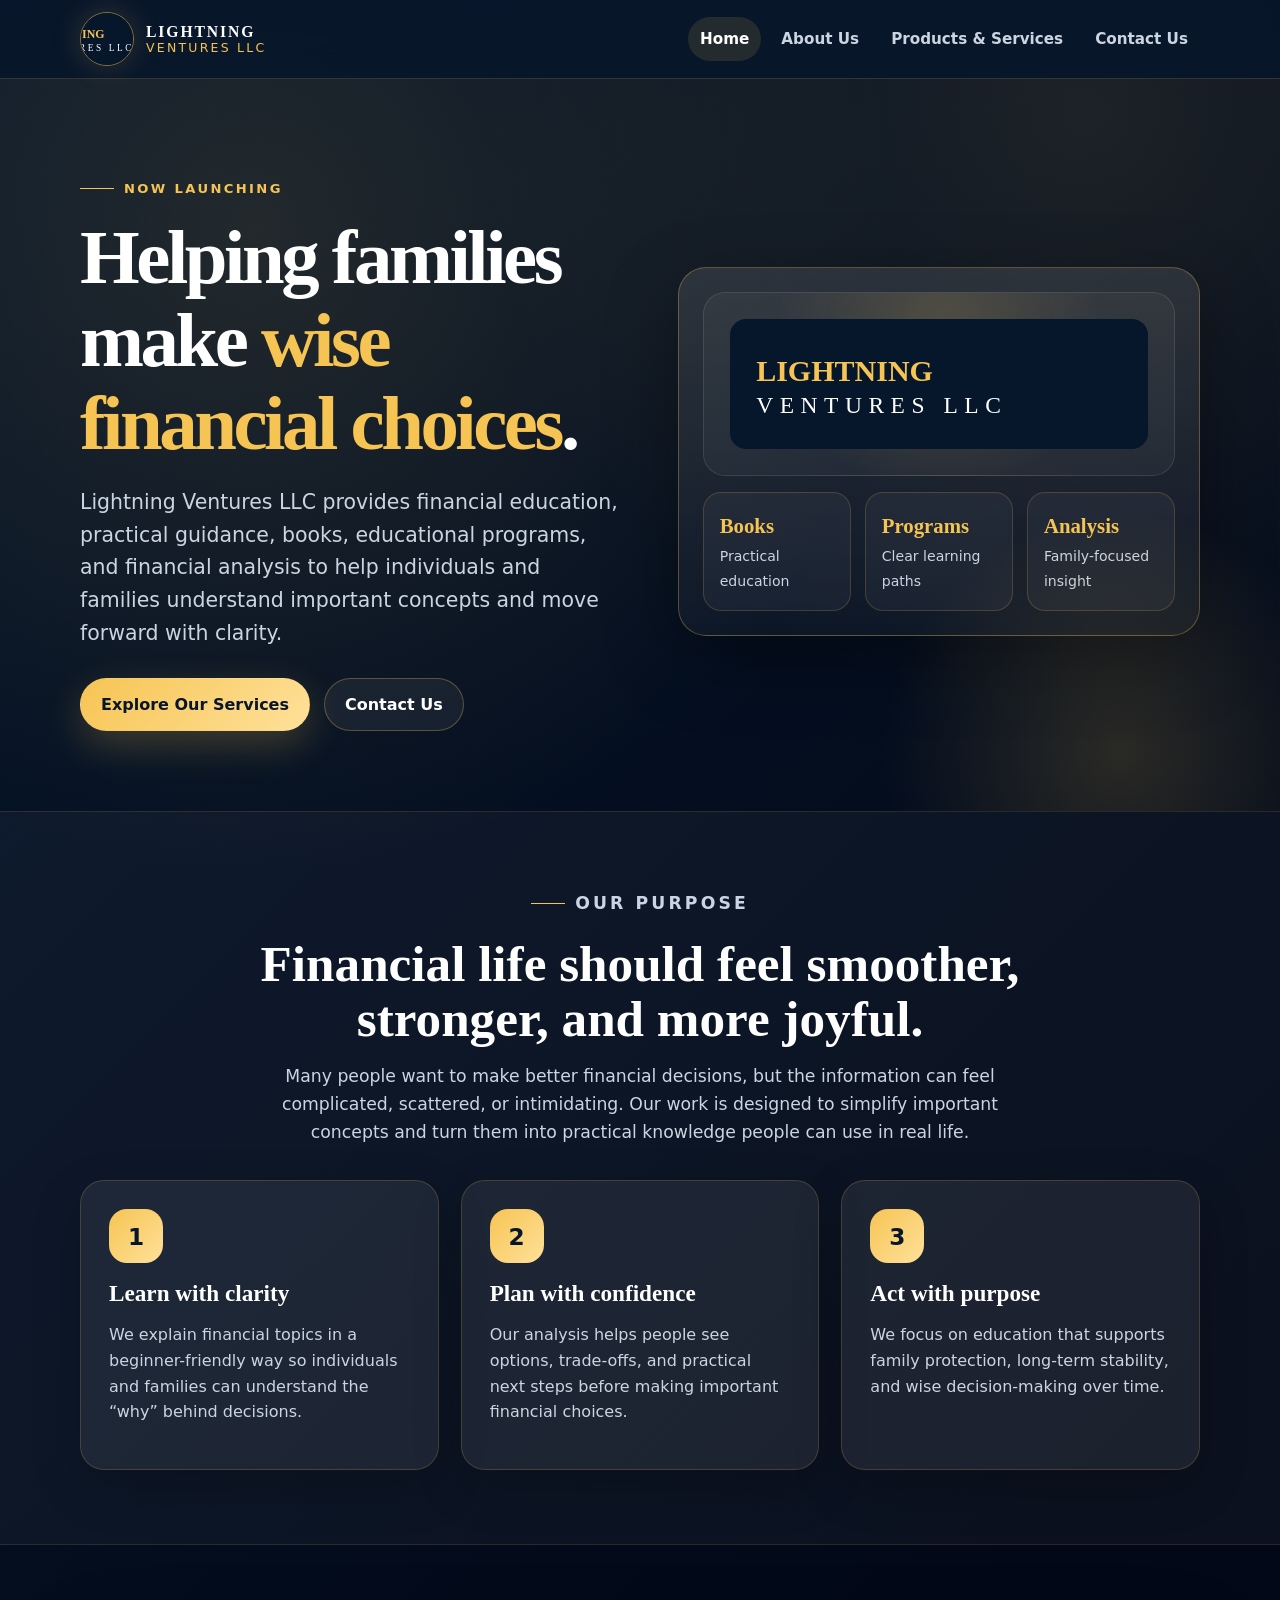
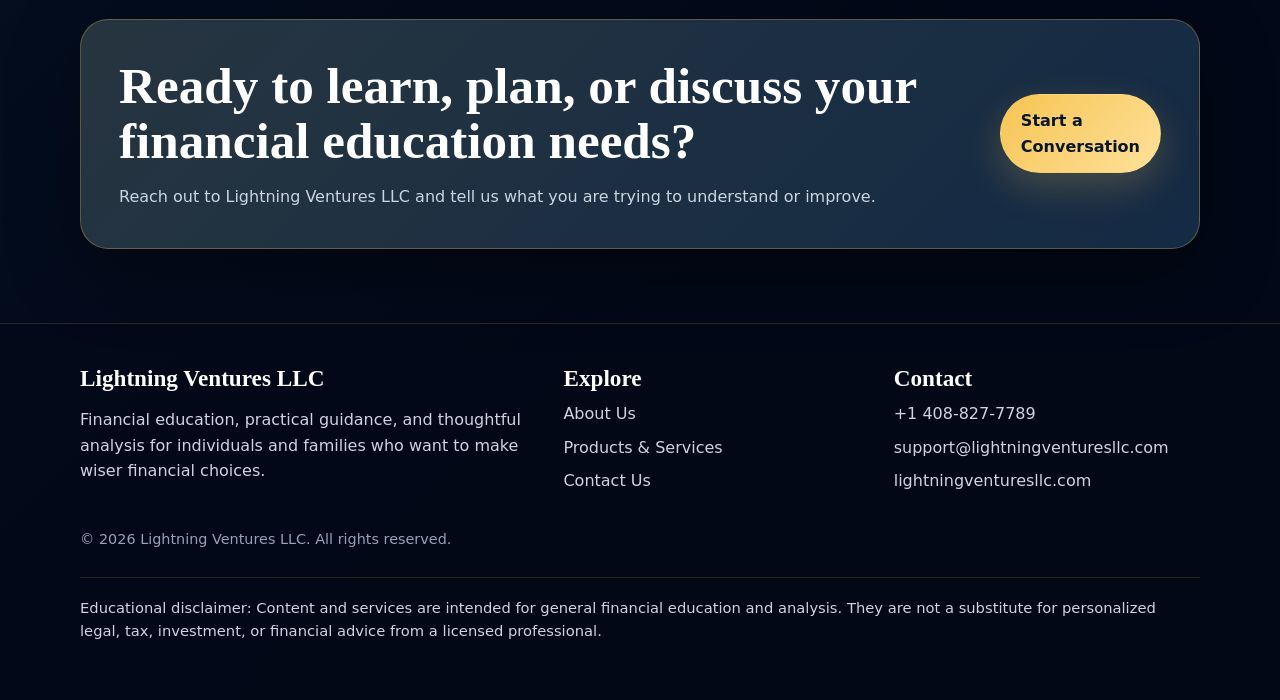
==== index.html @ 175e3e73 "Website setup" ====
<!doctype html>
<html lang="en">
<head>
  <meta charset="utf-8">
  <meta name="viewport" content="width=device-width, initial-scale=1">
  <title>Home | Lightning Ventures LLC</title>
  <meta name="description" content="Lightning Ventures LLC helps individuals and families make wise financial choices through financial education, books, programs, and financial analysis.">
  <meta name="theme-color" content="#06162b">
  <link rel="icon" href="assets/logo-icon.png">
  <link rel="stylesheet" href="assets/styles.css">
</head>
<body data-active="home">

<a class="skip-link" href="#main">Skip to content</a>
<header class="site-header">
  <div class="container nav">
    <a class="brand" href="index.html" aria-label="Lightning Ventures LLC Home">
      <img class="brand-mark" src="assets/logo-icon.png" onerror="this.src='assets/fallback-logo.svg'" alt="Lightning Ventures LLC logo icon">
      <span class="brand-text">
        <strong>LIGHTNING</strong>
        <span>Ventures LLC</span>
      </span>
    </a>
    <button class="menu-toggle" aria-expanded="false" aria-controls="site-menu">Menu</button>
    <nav id="site-menu" class="nav-links" aria-label="Primary navigation">
      <a href="index.html" data-page="home">Home</a>
      <a href="about.html" data-page="about">About Us</a>
      <a href="services.html" data-page="services">Products & Services</a>
      <a href="contact.html" data-page="contact">Contact Us</a>
    </nav>
  </div>
</header>

<main id="main">

<section class="hero">
  <div class="container hero-grid">
    <div>
      <p class="eyebrow">Now Launching</p>
      <h1>Helping families make <span class="gold">wise financial choices</span>.</h1>
      <p class="lead">Lightning Ventures LLC provides financial education, practical guidance, books, educational programs, and financial analysis to help individuals and families understand important concepts and move forward with clarity.</p>
      <div class="actions">
        <a class="btn btn-primary" href="services.html">Explore Our Services</a>
        <a class="btn btn-secondary" href="contact.html">Contact Us</a>
      </div>
    </div>
    <aside class="hero-card" aria-label="Lightning Ventures LLC brand">
      <div class="logo-panel">
        <img src="assets/logo-full.png" onerror="this.src='assets/fallback-logo.svg'" alt="Lightning Ventures LLC full logo">
      </div>
      <div class="stats">
        <div class="stat"><strong>Books</strong><span>Practical education</span></div>
        <div class="stat"><strong>Programs</strong><span>Clear learning paths</span></div>
        <div class="stat"><strong>Analysis</strong><span>Family-focused insight</span></div>
      </div>
    </aside>
  </div>
</section>

<section class="section alt">
  <div class="container">
    <div class="section-header center">
      <p class="eyebrow">Our Purpose</p>
      <h2>Financial life should feel smoother, stronger, and more joyful.</h2>
      <p>Many people want to make better financial decisions, but the information can feel complicated, scattered, or intimidating. Our work is designed to simplify important concepts and turn them into practical knowledge people can use in real life.</p>
    </div>
    <div class="grid-3">
      <article class="card">
        <div class="card-icon">1</div>
        <h3>Learn with clarity</h3>
        <p>We explain financial topics in a beginner-friendly way so individuals and families can understand the “why” behind decisions.</p>
      </article>
      <article class="card">
        <div class="card-icon">2</div>
        <h3>Plan with confidence</h3>
        <p>Our analysis helps people see options, trade-offs, and practical next steps before making important financial choices.</p>
      </article>
      <article class="card">
        <div class="card-icon">3</div>
        <h3>Act with purpose</h3>
        <p>We focus on education that supports family protection, long-term stability, and wise decision-making over time.</p>
      </article>
    </div>
  </div>
</section>

<section class="section">
  <div class="container">
    <div class="banner">
      <div>
        <h2>Ready to learn, plan, or discuss your financial education needs?</h2>
        <p>Reach out to Lightning Ventures LLC and tell us what you are trying to understand or improve.</p>
      </div>
      <a class="btn btn-primary" href="contact.html">Start a Conversation</a>
    </div>
  </div>
</section>

</main>

<footer class="site-footer">
  <div class="container">
    <div class="footer-grid">
      <div>
        <h3>Lightning Ventures LLC</h3>
        <p>Financial education, practical guidance, and thoughtful analysis for individuals and families who want to make wiser financial choices.</p>
      </div>
      <div>
        <h3>Explore</h3>
        <div class="footer-links">
          <a href="about.html">About Us</a>
          <a href="services.html">Products & Services</a>
          <a href="contact.html">Contact Us</a>
        </div>
      </div>
      <div>
        <h3>Contact</h3>
        <div class="footer-links">
          <a href="tel:+14088277789">+1 408-827-7789</a>
          <a href="mailto:support@lightningventuresllc.com">support@lightningventuresllc.com</a>
          <a href="https://lightningventuresllc.com">lightningventuresllc.com</a>
        </div>
      </div>
    </div>
    <p class="copyright">© <span id="year">2026</span> Lightning Ventures LLC. All rights reserved.</p>
    <p class="disclaimer">Educational disclaimer: Content and services are intended for general financial education and analysis. They are not a substitute for personalized legal, tax, investment, or financial advice from a licensed professional.</p>
  </div>
</footer>
<script src="assets/script.js"></script>
<script>document.getElementById("year").textContent = new Date().getFullYear();</script>

<script>
  document.querySelectorAll(".nav-links a").forEach(a => {
    if (a.dataset.page === document.body.dataset.active) a.classList.add("active");
  });
</script>
</body>
</html>
---- assets/styles.css ----
:root {
  --navy: #06162b;
  --navy-2: #0a213d;
  --navy-3: #102f55;
  --gold: #f6c453;
  --gold-2: #d99b2b;
  --white: #ffffff;
  --muted: #cbd5e1;
  --soft: #edf2f7;
  --card: rgba(255, 255, 255, 0.07);
  --border: rgba(246, 196, 83, 0.30);
  --shadow: 0 24px 70px rgba(0, 0, 0, 0.35);
}

* {
  box-sizing: border-box;
}

html {
  scroll-behavior: smooth;
}

body {
  margin: 0;
  font-family: Inter, ui-sans-serif, system-ui, -apple-system, BlinkMacSystemFont, "Segoe UI", sans-serif;
  color: var(--white);
  background:
    radial-gradient(circle at 20% 10%, rgba(246, 196, 83, 0.12), transparent 28%),
    radial-gradient(circle at 85% 5%, rgba(246, 196, 83, 0.10), transparent 25%),
    linear-gradient(135deg, var(--navy), #020817 72%);
  line-height: 1.6;
}

a {
  color: inherit;
  text-decoration: none;
}

img {
  max-width: 100%;
  display: block;
}

.container {
  width: min(1120px, calc(100% - 40px));
  margin: 0 auto;
}

.skip-link {
  position: absolute;
  left: -999px;
  top: 12px;
  background: var(--gold);
  color: #06162b;
  padding: 10px 14px;
  border-radius: 10px;
  z-index: 100;
}

.skip-link:focus {
  left: 12px;
}

.site-header {
  position: sticky;
  top: 0;
  z-index: 50;
  background: rgba(6, 22, 43, 0.86);
  backdrop-filter: blur(16px);
  border-bottom: 1px solid rgba(246, 196, 83, 0.18);
}

.nav {
  height: 78px;
  display: flex;
  align-items: center;
  justify-content: space-between;
  gap: 24px;
}

.brand {
  display: flex;
  align-items: center;
  gap: 12px;
  min-width: 220px;
}

.brand-mark {
  width: 54px;
  height: 54px;
  border-radius: 50%;
  object-fit: cover;
  border: 1px solid rgba(246, 196, 83, 0.55);
  box-shadow: 0 0 30px rgba(246, 196, 83, 0.18);
}

.brand-text {
  display: flex;
  flex-direction: column;
  line-height: 1.05;
}

.brand-text strong {
  font-family: Georgia, "Times New Roman", serif;
  letter-spacing: 0.12em;
  font-size: 0.98rem;
}

.brand-text span {
  color: var(--gold);
  font-size: 0.78rem;
  letter-spacing: 0.18em;
  text-transform: uppercase;
}

.nav-links {
  display: flex;
  align-items: center;
  gap: 8px;
}

.nav-links a {
  padding: 10px 12px;
  color: var(--muted);
  border-radius: 999px;
  font-weight: 650;
  font-size: 0.95rem;
}

.nav-links a:hover,
.nav-links a.active {
  color: var(--white);
  background: rgba(246, 196, 83, 0.12);
}

.menu-toggle {
  display: none;
  border: 1px solid var(--border);
  background: transparent;
  color: var(--white);
  padding: 10px 12px;
  border-radius: 12px;
  font-weight: 700;
}

.hero {
  position: relative;
  padding: 92px 0 80px;
  overflow: hidden;
}

.hero::after {
  content: "";
  position: absolute;
  inset: auto -100px -200px auto;
  width: 520px;
  height: 520px;
  background: radial-gradient(circle, rgba(246, 196, 83, 0.16), transparent 65%);
  pointer-events: none;
}

.hero-grid {
  display: grid;
  grid-template-columns: 1.02fr 0.98fr;
  align-items: center;
  gap: 54px;
}

.eyebrow {
  display: inline-flex;
  gap: 10px;
  align-items: center;
  color: var(--gold);
  text-transform: uppercase;
  letter-spacing: 0.18em;
  font-size: 0.82rem;
  font-weight: 800;
  margin: 0 0 18px;
}

.eyebrow::before {
  content: "";
  width: 34px;
  height: 1px;
  background: var(--gold);
}

h1, h2, h3 {
  font-family: Georgia, "Times New Roman", serif;
  line-height: 1.08;
}

h1 {
  font-size: clamp(2.6rem, 6vw, 5.8rem);
  margin: 0 0 20px;
  letter-spacing: -0.045em;
}

h2 {
  font-size: clamp(2rem, 4vw, 3.25rem);
  margin: 0 0 16px;
}

h3 {
  font-size: 1.45rem;
  margin: 0 0 10px;
}

.lead {
  font-size: clamp(1.08rem, 1.8vw, 1.28rem);
  color: var(--muted);
  max-width: 720px;
  margin: 0 0 28px;
}

.gold {
  color: var(--gold);
}

.actions {
  display: flex;
  flex-wrap: wrap;
  gap: 14px;
  margin-top: 28px;
}

.btn {
  display: inline-flex;
  align-items: center;
  justify-content: center;
  min-height: 48px;
  padding: 13px 20px;
  border-radius: 999px;
  font-weight: 800;
  border: 1px solid transparent;
}

.btn-primary {
  color: #08162b;
  background: linear-gradient(135deg, var(--gold), #ffe19a);
  box-shadow: 0 14px 38px rgba(246, 196, 83, 0.22);
}

.btn-secondary {
  color: var(--white);
  border-color: var(--border);
  background: rgba(255, 255, 255, 0.06);
}

.btn:hover {
  transform: translateY(-1px);
}

.hero-card {
  border: 1px solid var(--border);
  border-radius: 28px;
  background: linear-gradient(180deg, rgba(255,255,255,0.10), rgba(255,255,255,0.035));
  box-shadow: var(--shadow);
  overflow: hidden;
  padding: 24px;
}

.logo-panel {
  background: radial-gradient(circle at 50% 20%, rgba(246,196,83,0.16), transparent 60%), rgba(255,255,255,0.04);
  border: 1px solid rgba(255,255,255,0.10);
  border-radius: 22px;
  padding: 26px;
}

.logo-panel img {
  border-radius: 16px;
}

.stats {
  display: grid;
  grid-template-columns: repeat(3, 1fr);
  gap: 14px;
  margin-top: 16px;
}

.stat {
  padding: 16px;
  border: 1px solid rgba(246, 196, 83, 0.18);
  border-radius: 18px;
  background: rgba(255,255,255,0.045);
}

.stat strong {
  display: block;
  color: var(--gold);
  font-size: 1.3rem;
  font-family: Georgia, "Times New Roman", serif;
}

.stat span {
  color: var(--muted);
  font-size: 0.88rem;
}

.section {
  padding: 74px 0;
}

.section.alt {
  background: rgba(255, 255, 255, 0.035);
  border-top: 1px solid rgba(246,196,83,0.12);
  border-bottom: 1px solid rgba(246,196,83,0.12);
}

.section-header {
  max-width: 780px;
  margin-bottom: 34px;
}

.section-header.center {
  text-align: center;
  margin-left: auto;
  margin-right: auto;
}

.section-header p {
  color: var(--muted);
  font-size: 1.08rem;
}

.grid-3 {
  display: grid;
  grid-template-columns: repeat(3, 1fr);
  gap: 22px;
}

.grid-2 {
  display: grid;
  grid-template-columns: repeat(2, 1fr);
  gap: 26px;
}

.card {
  border: 1px solid rgba(246,196,83,0.18);
  background: var(--card);
  border-radius: 24px;
  padding: 28px;
  box-shadow: 0 18px 50px rgba(0,0,0,0.20);
}

.card-icon {
  width: 54px;
  height: 54px;
  display: grid;
  place-items: center;
  border-radius: 18px;
  color: #06162b;
  background: linear-gradient(135deg, var(--gold), #ffe19a);
  font-weight: 900;
  font-size: 1.45rem;
  margin-bottom: 18px;
}

.card p,
.card li {
  color: var(--muted);
}

.check-list {
  list-style: none;
  padding: 0;
  margin: 18px 0 0;
}

.check-list li {
  padding-left: 30px;
  position: relative;
  margin: 12px 0;
}

.check-list li::before {
  content: "✓";
  position: absolute;
  left: 0;
  color: var(--gold);
  font-weight: 900;
}

.banner {
  border: 1px solid var(--border);
  background:
    linear-gradient(135deg, rgba(246,196,83,0.12), rgba(255,255,255,0.04)),
    var(--navy-2);
  border-radius: 28px;
  padding: 38px;
  display: flex;
  gap: 24px;
  justify-content: space-between;
  align-items: center;
  box-shadow: var(--shadow);
}

.banner p {
  color: var(--muted);
  margin: 0;
}

.page-hero {
  padding: 72px 0 46px;
  border-bottom: 1px solid rgba(246,196,83,0.12);
}

.breadcrumb {
  color: var(--gold);
  font-weight: 800;
  letter-spacing: 0.14em;
  text-transform: uppercase;
  font-size: 0.78rem;
}

.contact-grid {
  display: grid;
  grid-template-columns: 0.88fr 1.12fr;
  gap: 28px;
  align-items: start;
}

.contact-list {
  display: grid;
  gap: 14px;
  margin-top: 18px;
}

.contact-item {
  display: flex;
  gap: 14px;
  align-items: flex-start;
  padding: 16px;
  border: 1px solid rgba(246,196,83,0.16);
  border-radius: 18px;
  background: rgba(255,255,255,0.045);
}

.contact-item strong {
  display: block;
  color: var(--gold);
}

.contact-item span, .contact-item a {
  color: var(--muted);
}

.form {
  display: grid;
  gap: 16px;
}

.form label {
  color: var(--muted);
  font-weight: 700;
}

.form input,
.form textarea,
.form select {
  width: 100%;
  margin-top: 7px;
  padding: 14px 15px;
  border-radius: 14px;
  border: 1px solid rgba(246,196,83,0.22);
  background: rgba(2, 8, 23, 0.50);
  color: var(--white);
  font: inherit;
}

.form textarea {
  min-height: 150px;
  resize: vertical;
}

.note {
  font-size: 0.92rem;
  color: var(--muted);
  border-left: 3px solid var(--gold);
  padding-left: 14px;
}

.disclaimer {
  color: var(--muted);
  font-size: 0.92rem;
  border-top: 1px solid rgba(246,196,83,0.14);
  margin-top: 26px;
  padding-top: 18px;
}

.site-footer {
  padding: 42px 0;
  background: rgba(2, 8, 23, 0.68);
  border-top: 1px solid rgba(246,196,83,0.16);
}

.footer-grid {
  display: grid;
  grid-template-columns: 1.2fr 0.8fr 0.8fr;
  gap: 24px;
}

.footer-grid p,
.footer-grid a {
  color: var(--muted);
}

.footer-links {
  display: grid;
  gap: 8px;
}

.copyright {
  color: #94a3b8;
  font-size: 0.9rem;
  margin-top: 28px;
}

@media (max-width: 860px) {
  .menu-toggle {
    display: inline-flex;
  }

  .nav-links {
    position: absolute;
    left: 20px;
    right: 20px;
    top: 86px;
    display: none;
    flex-direction: column;
    align-items: stretch;
    padding: 16px;
    border: 1px solid var(--border);
    border-radius: 18px;
    background: rgba(6, 22, 43, 0.98);
    box-shadow: var(--shadow);
  }

  .nav-links.open {
    display: flex;
  }

  .nav-links a {
    border-radius: 12px;
  }

  .hero-grid,
  .grid-2,
  .contact-grid,
  .footer-grid {
    grid-template-columns: 1fr;
  }

  .grid-3 {
    grid-template-columns: 1fr;
  }

  .stats {
    grid-template-columns: 1fr;
  }

  .banner {
    align-items: flex-start;
    flex-direction: column;
  }

  .hero {
    padding-top: 64px;
  }
}

@media (max-width: 520px) {
  .container {
    width: min(100% - 28px, 1120px);
  }

  .brand-text strong {
    font-size: 0.86rem;
  }

  .brand-text span {
    font-size: 0.68rem;
  }

  .brand-mark {
    width: 46px;
    height: 46px;
  }

  .card,
  .banner {
    padding: 22px;
  }
}
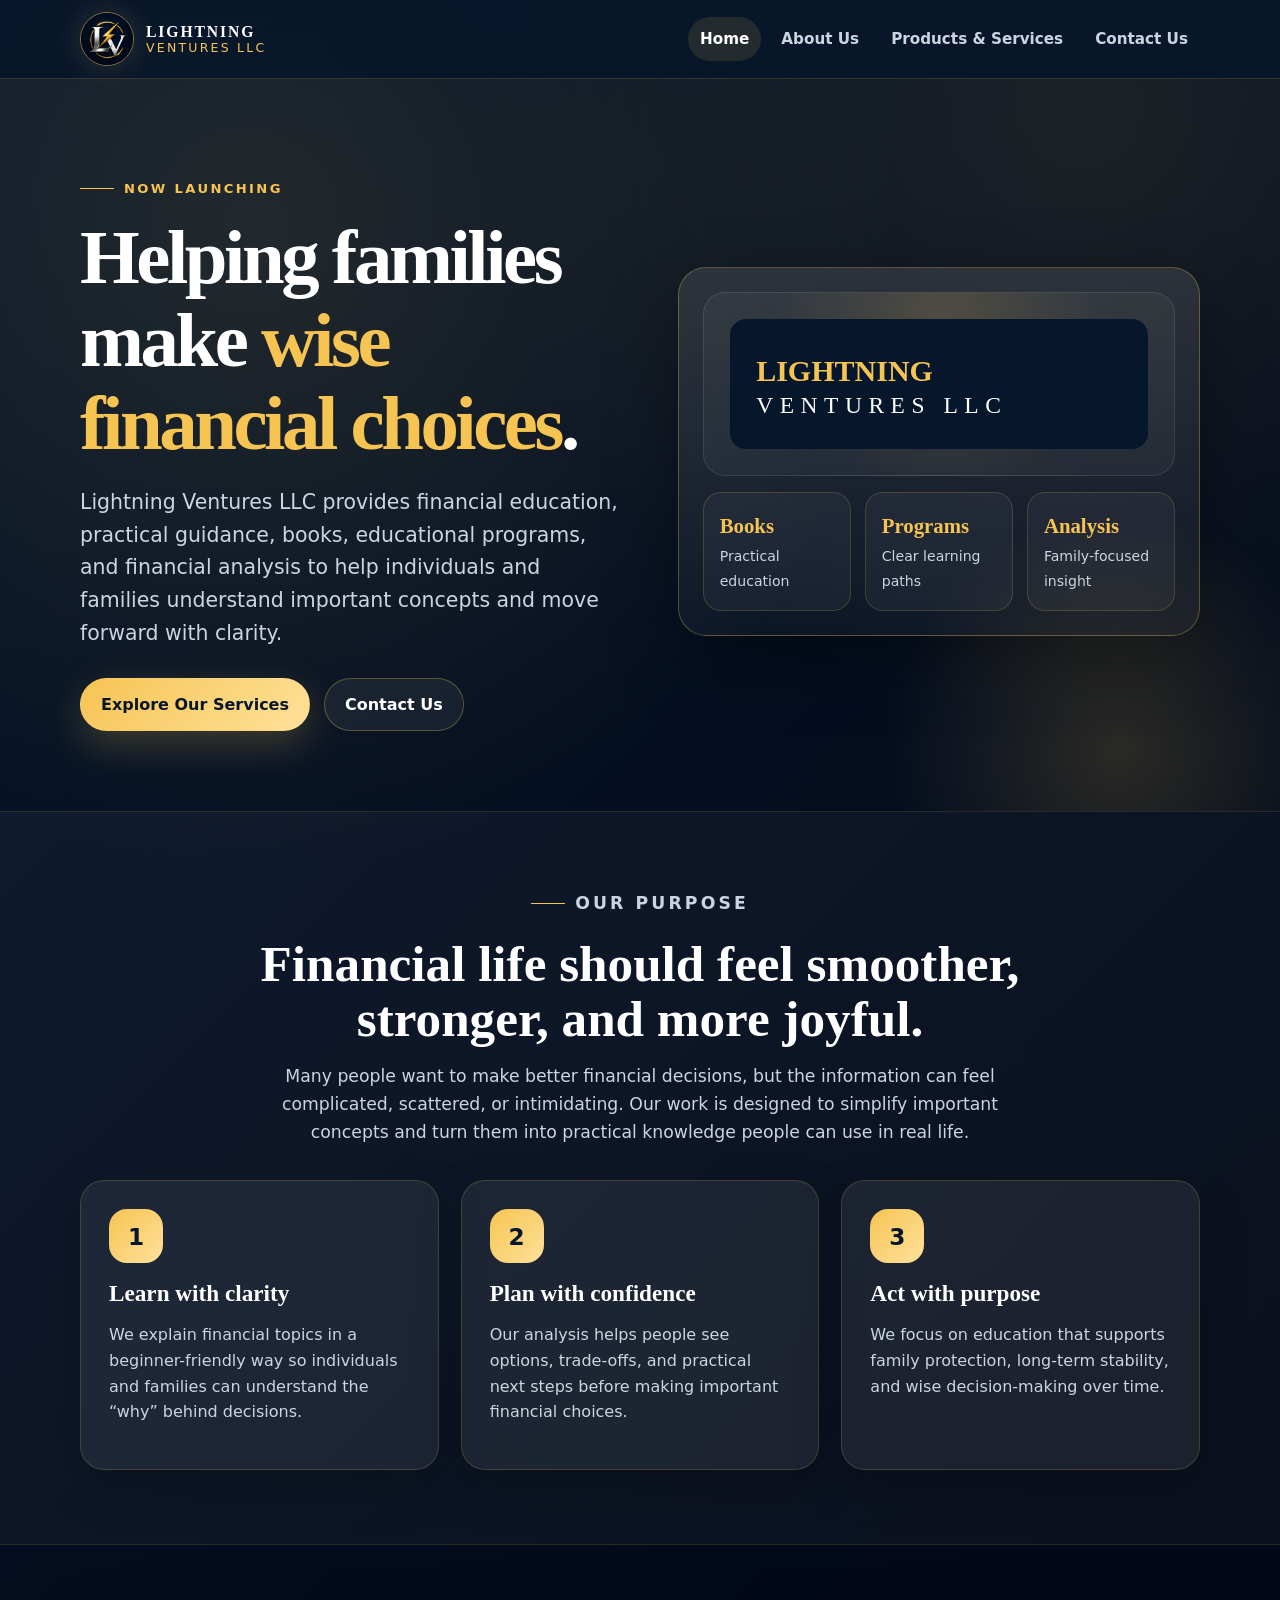
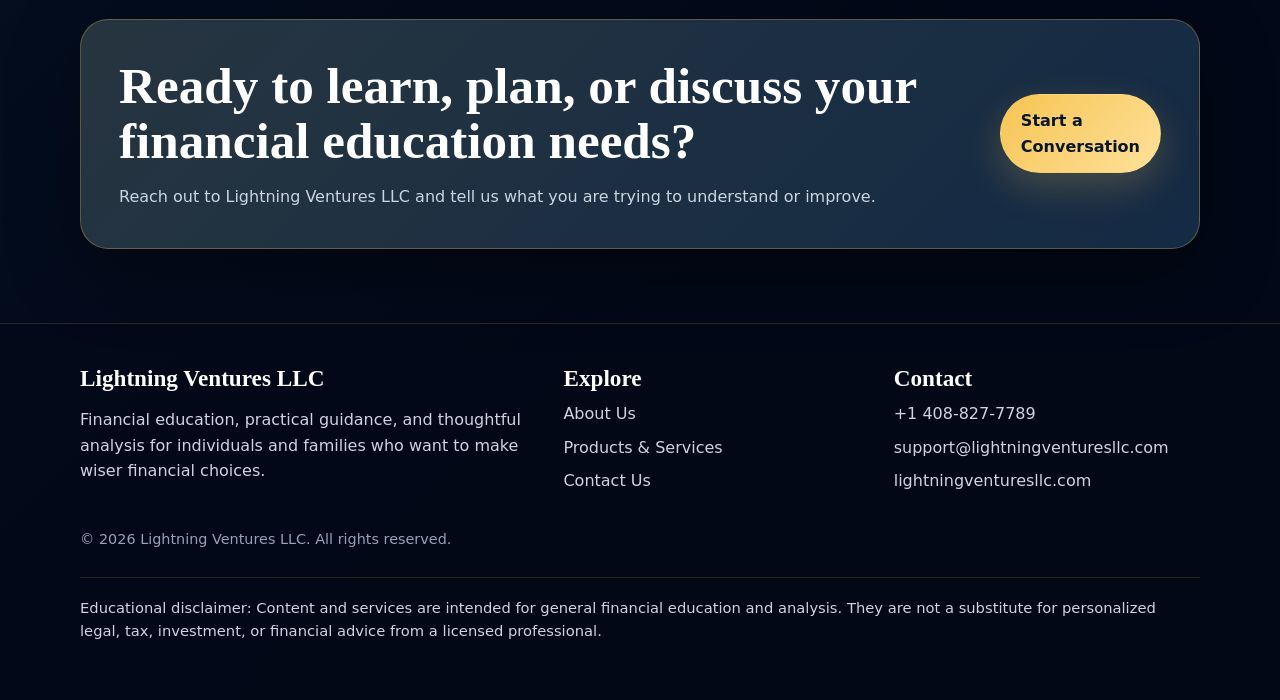
==== commit 36c26de9: "update logo updated logo" ====
--- a/index.html
+++ b/index.html
@@ -15,7 +15,7 @@
 <header class="site-header">
   <div class="container nav">
     <a class="brand" href="index.html" aria-label="Lightning Ventures LLC Home">
-      <img class="brand-mark" src="assets/logo-icon.png" onerror="this.src='assets/fallback-logo.svg'" alt="Lightning Ventures LLC logo icon">
+      <img class="brand-mark" src="assets/logo-icon.png" onerror="this.src='assets/LightningVenturesLogo.png'" alt="Lightning Ventures LLC logo icon">
       <span class="brand-text">
         <strong>LIGHTNING</strong>
         <span>Ventures LLC</span>
